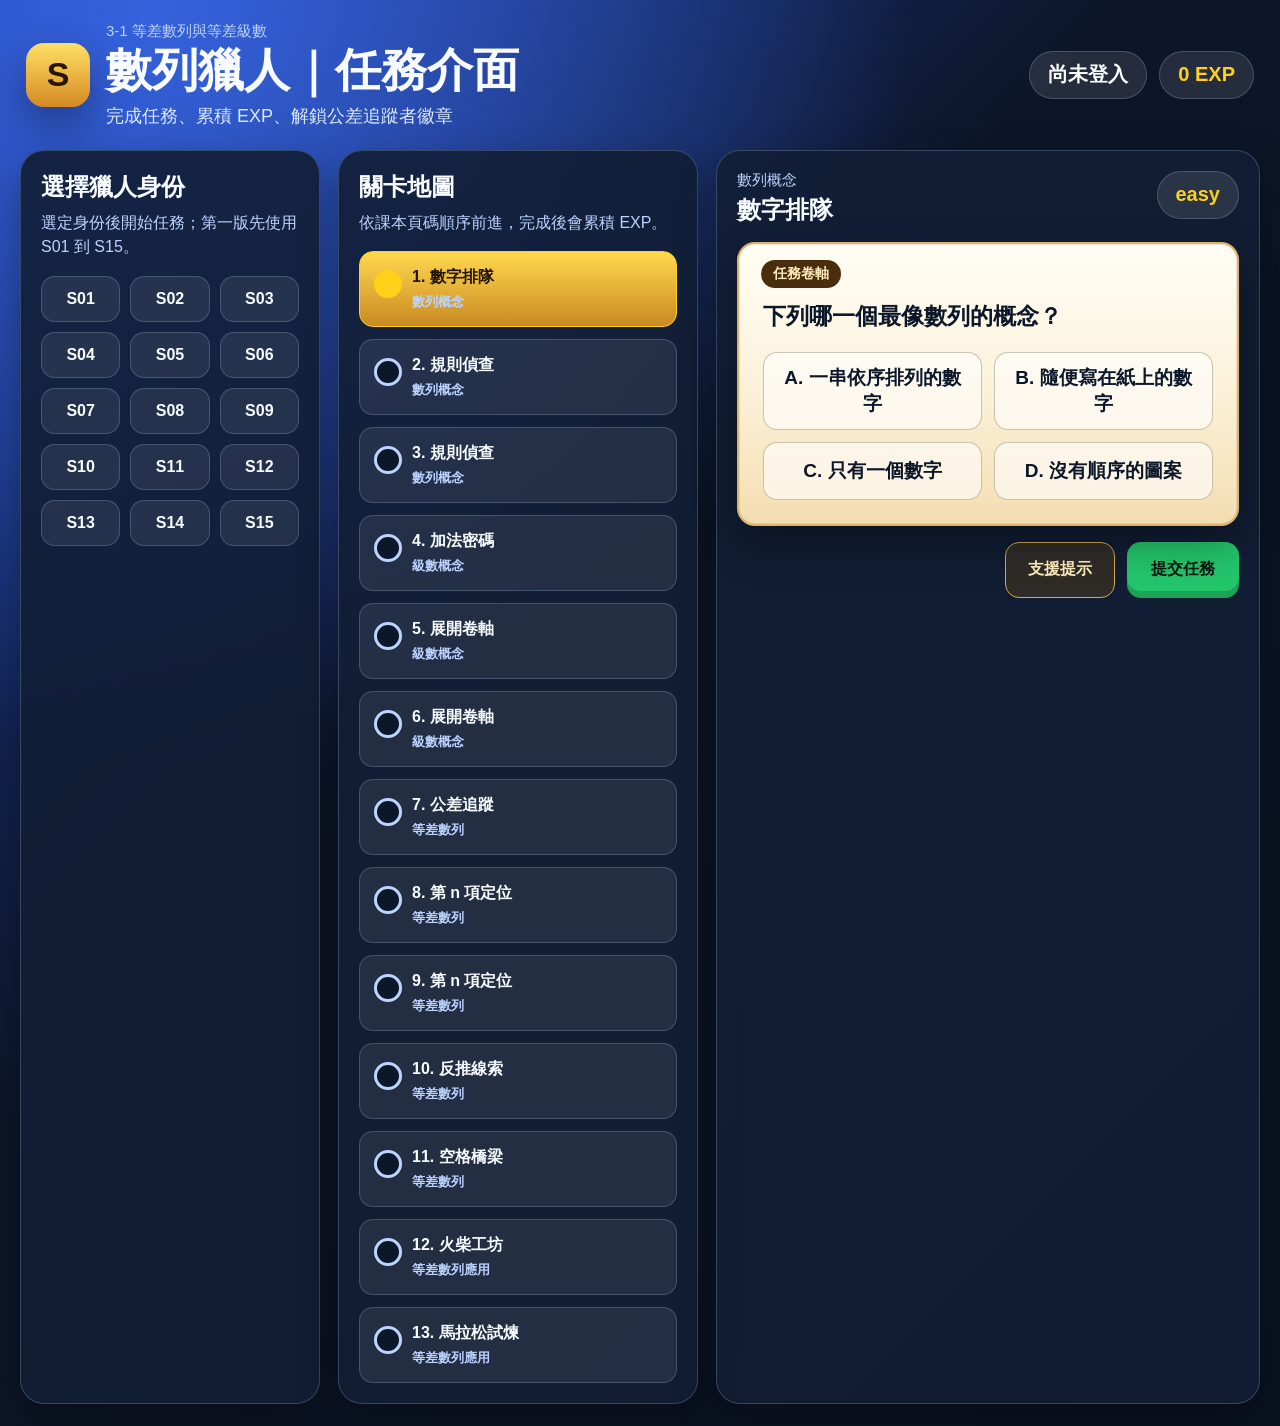
==== 01_學生端/index.html @ e48b3611 "Add files via upload" ====
<!doctype html>
<html lang="zh-Hant">
<head>
  <meta charset="utf-8">
  <meta name="viewport" content="width=device-width, initial-scale=1">
  <title>數列獵人｜學生端</title>
  <link rel="stylesheet" href="./styles.css">
</head>
<body>
  <header class="topbar">
    <div class="brand">
      <div class="mark" aria-hidden="true">S</div>
      <div>
        <p class="eyebrow">3-1 等差數列與等差級數</p>
        <h1>數列獵人｜任務介面</h1>
        <p class="subtitle">完成任務、累積 EXP、解鎖公差追蹤者徽章</p>
      </div>
    </div>
    <div class="status">
      <span id="studentBadge">尚未登入</span>
      <span id="expBadge">0 EXP</span>
    </div>
  </header>

  <main class="layout">
    <section class="panel login-panel" id="loginPanel">
      <div class="section-title">
        <h2>選擇獵人身份</h2>
        <p>選定身份後開始任務；第一版先使用 S01 到 S15。</p>
      </div>
      <div class="student-grid" id="studentGrid"></div>
    </section>

    <section class="panel mission-panel">
      <div class="section-title">
        <h2>關卡地圖</h2>
        <p>依課本頁碼順序前進，完成後會累積 EXP。</p>
      </div>
      <div class="mission-list" id="missionList"></div>
    </section>

    <section class="panel question-panel">
      <div class="question-head">
        <div>
          <p class="eyebrow" id="unitName">請先選擇任務</p>
          <h2 id="levelName">等待開始</h2>
        </div>
        <span class="difficulty" id="difficulty">-</span>
      </div>

      <div class="question-box">
        <div class="scroll-label">任務卷軸</div>
        <p id="questionText">請先選擇學生代號，再選擇左側任務。</p>
        <div class="choices" id="choices"></div>
        <input class="answer-input" id="answerInput" type="text" placeholder="在這裡輸入答案">
      </div>

      <div class="actions">
        <button id="hintButton" type="button">支援提示</button>
        <button id="submitButton" type="button">提交任務</button>
      </div>

      <div class="feedback" id="feedback"></div>
      <div class="hint-box" id="hintBox"></div>
    </section>
  </main>

  <script src="../config.js"></script>
  <script src="./questions.js"></script>
  <script src="./app.js"></script>
</body>
</html>
---- 01_學生端/styles.css ----
:root {
  --bg: #0d1628;
  --bg2: #193a9d;
  --panel: rgba(18, 31, 54, 0.9);
  --panel2: rgba(25, 43, 74, 0.92);
  --scroll: #fff8df;
  --scroll2: #f4ddb0;
  --line: rgba(175, 199, 238, 0.24);
  --text: #f8fbff;
  --muted: #bdd3ff;
  --ink: #0c1729;
  --gold: #ffd11a;
  --green: #23c56b;
  --red: #ff5c5c;
  --blue: #3f82ff;
  --shadow: 0 18px 42px rgba(0, 0, 0, 0.32);
}

* {
  box-sizing: border-box;
}

body {
  margin: 0;
  min-height: 100vh;
  color: var(--text);
  background:
    radial-gradient(circle at 12% 0%, rgba(57, 103, 230, 0.9), transparent 42%),
    linear-gradient(135deg, var(--bg2), var(--bg) 42%, #0a1221 100%);
  font-family: "Microsoft JhengHei", "Noto Sans TC", Arial, sans-serif;
}

.topbar {
  display: flex;
  align-items: center;
  justify-content: space-between;
  gap: 20px;
  padding: 22px 26px;
}

.brand {
  display: flex;
  align-items: center;
  gap: 16px;
}

.mark {
  display: grid;
  width: 64px;
  height: 64px;
  place-items: center;
  border-radius: 18px;
  color: #281600;
  background: linear-gradient(180deg, #ffe066, #d48923);
  box-shadow: var(--shadow);
  font-size: 34px;
  font-weight: 900;
}

.eyebrow {
  margin: 0 0 4px;
  color: var(--muted);
  font-size: 15px;
}

.subtitle {
  margin: 8px 0 0;
  color: #dce9ff;
  font-size: 18px;
}

h1,
h2 {
  margin: 0;
  letter-spacing: 0;
}

h1 {
  font-size: clamp(30px, 3.6vw, 52px);
  font-weight: 900;
  line-height: 1.1;
}

h2 {
  font-size: 24px;
  font-weight: 900;
}

.status {
  display: flex;
  gap: 12px;
  flex-wrap: wrap;
  justify-content: flex-end;
}

.status span,
.difficulty {
  display: inline-flex;
  align-items: center;
  min-height: 48px;
  padding: 0 18px;
  border: 1px solid var(--line);
  border-radius: 999px;
  background: rgba(255, 255, 255, 0.1);
  color: #ffffff;
  font-size: 20px;
  font-weight: 900;
}

#expBadge,
.difficulty {
  color: var(--gold);
}

.layout {
  display: grid;
  grid-template-columns: minmax(240px, 300px) minmax(290px, 360px) minmax(420px, 1fr);
  gap: 18px;
  padding: 0 20px 22px;
}

.panel {
  min-height: 240px;
  padding: 20px;
  border: 1px solid var(--line);
  border-radius: 24px;
  background: var(--panel);
  box-shadow: var(--shadow);
}

.section-title {
  margin-bottom: 16px;
}

.section-title p {
  margin: 8px 0 0;
  color: var(--muted);
  line-height: 1.55;
}

.student-grid {
  display: grid;
  grid-template-columns: repeat(3, 1fr);
  gap: 10px;
}

button {
  min-height: 46px;
  border: 1px solid var(--line);
  border-radius: 14px;
  background: rgba(255, 255, 255, 0.08);
  color: var(--text);
  font: inherit;
  font-weight: 900;
  cursor: pointer;
  transition: transform 0.16s ease, border-color 0.16s ease, background 0.16s ease;
}

button:hover {
  border-color: var(--gold);
  transform: translateY(-1px);
}

button.active {
  border-color: var(--gold);
  background: linear-gradient(180deg, #ffd84d, #c98a23);
  color: #211300;
}

.mission-list {
  display: grid;
  gap: 12px;
}

.mission {
  position: relative;
  width: 100%;
  min-height: 76px;
  padding: 13px 14px 13px 52px;
  text-align: left;
}

.mission::before {
  content: "";
  position: absolute;
  left: 14px;
  top: 18px;
  width: 22px;
  height: 22px;
  border-radius: 50%;
  border: 3px solid var(--muted);
  background: #0c1729;
}

.mission.active::before {
  border-color: var(--gold);
  background: var(--gold);
}

.mission small {
  display: block;
  margin-top: 5px;
  color: var(--muted);
  font-weight: 700;
}

.question-panel {
  display: grid;
  gap: 16px;
  align-content: start;
}

.question-head {
  display: flex;
  align-items: flex-start;
  justify-content: space-between;
  gap: 14px;
}

.question-box {
  position: relative;
  display: grid;
  gap: 16px;
  padding: 54px 24px 24px;
  border: 2px solid #d8b46c;
  border-radius: 18px;
  background:
    linear-gradient(180deg, rgba(255, 255, 255, 0.64), rgba(255, 255, 255, 0)),
    linear-gradient(180deg, var(--scroll), var(--scroll2));
  color: var(--ink);
  box-shadow: inset 0 0 0 1px rgba(92, 56, 15, 0.1), var(--shadow);
}

.scroll-label {
  position: absolute;
  left: 22px;
  top: 16px;
  display: inline-flex;
  align-items: center;
  min-height: 28px;
  padding: 0 12px;
  border-radius: 999px;
  background: #4a2d0d;
  color: #ffeebd;
  font-size: 14px;
  font-weight: 900;
}

#questionText {
  margin: 0;
  font-size: 23px;
  font-weight: 800;
  line-height: 1.65;
}

.math {
  display: inline-block;
  white-space: nowrap;
  font-family: "Cambria Math", "Times New Roman", serif;
}

.math var {
  font-style: italic;
}

.math sup,
.math sub {
  font-size: 0.7em;
  line-height: 0;
}

.choices {
  display: grid;
  grid-template-columns: repeat(2, minmax(0, 1fr));
  gap: 12px;
}

.choice {
  min-height: 58px;
  padding: 12px 14px;
  border-color: rgba(68, 50, 22, 0.28);
  background: rgba(255, 255, 255, 0.6);
  color: var(--ink);
  font-size: 19px;
}

.answer-input {
  width: 100%;
  min-height: 58px;
  padding: 12px 16px;
  border: 2px solid rgba(78, 56, 22, 0.22);
  border-radius: 14px;
  background: rgba(255, 255, 255, 0.72);
  color: var(--ink);
  font: inherit;
  font-size: 20px;
}

.actions {
  display: flex;
  justify-content: flex-end;
  gap: 12px;
}

#hintButton {
  min-height: 56px;
  padding: 0 22px;
  border-color: #d6a94d;
  color: #ffeebd;
  background: rgba(111, 75, 18, 0.32);
}

#submitButton {
  min-height: 56px;
  padding: 0 24px;
  border: 0;
  color: #06170e;
  background: var(--green);
  box-shadow: inset 0 -7px rgba(0, 0, 0, 0.18);
}

.hint-box,
.feedback {
  min-height: 52px;
  padding: 14px 16px;
  border-radius: 16px;
  line-height: 1.65;
  font-size: 18px;
}

.hint-box {
  display: none;
  border: 1px solid rgba(255, 209, 26, 0.45);
  background: rgba(255, 248, 232, 0.95);
  color: #2b1a05;
}

.rescue {
  margin-top: 12px;
  padding-top: 12px;
  border-top: 1px solid #d9b15e;
}

.rescue strong {
  display: block;
  margin-bottom: 6px;
}

.feedback {
  display: none;
  border: 1px solid var(--line);
  background: rgba(255, 255, 255, 0.08);
}

.feedback.correct {
  display: block;
  border-color: rgba(35, 197, 107, 0.65);
  background: rgba(20, 123, 70, 0.26);
  color: #b8ffd4;
}

.feedback.wrong {
  display: block;
  border-color: rgba(255, 92, 92, 0.65);
  background: rgba(166, 44, 44, 0.25);
  color: #ffd7d7;
}

@media (max-width: 1100px) {
  .layout {
    grid-template-columns: 1fr;
  }

  .topbar {
    align-items: flex-start;
    flex-direction: column;
  }
}

@media (max-width: 620px) {
  .choices,
  .student-grid {
    grid-template-columns: 1fr;
  }

  .actions {
    flex-direction: column;
  }
}
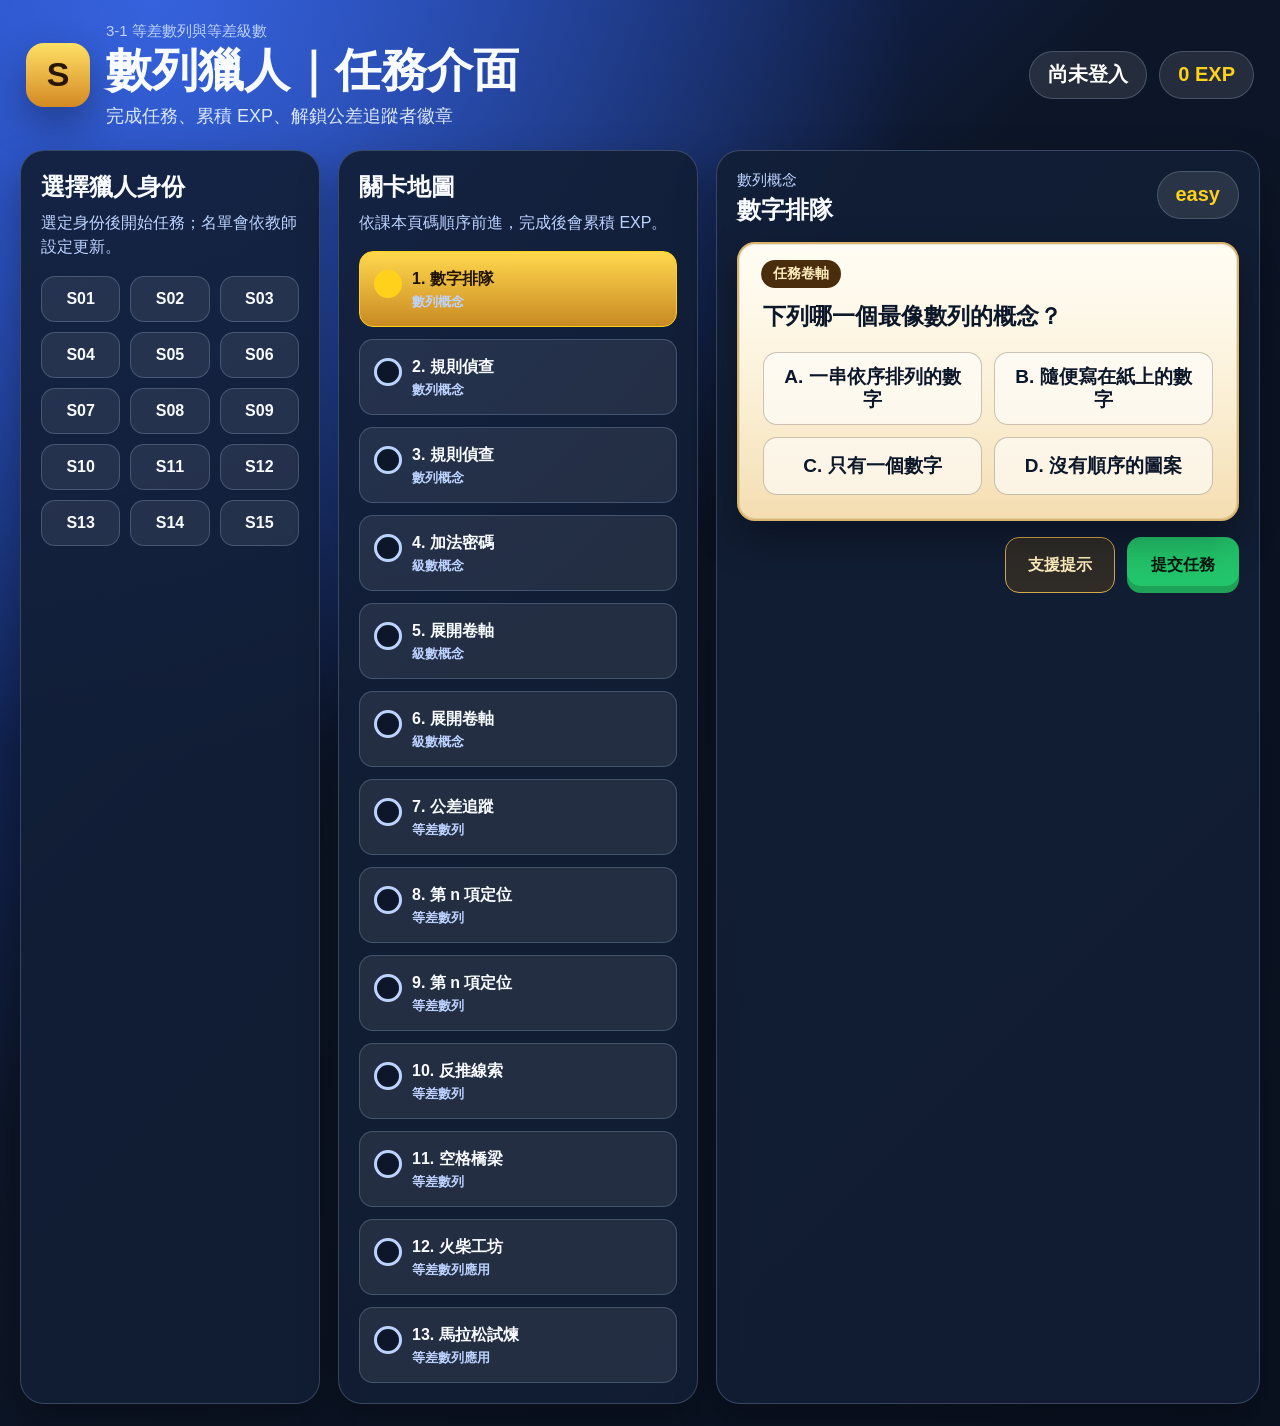
==== commit 6ff0f265: "Add files via upload" ====
--- a/01_學生端/index.html
+++ b/01_學生端/index.html
@@ -26,7 +26,7 @@
     <section class="panel login-panel" id="loginPanel">
       <div class="section-title">
         <h2>選擇獵人身份</h2>
-        <p>選定身份後開始任務；第一版先使用 S01 到 S15。</p>
+        <p>選定身份後開始任務；名單會依教師設定更新。</p>
       </div>
       <div class="student-grid" id="studentGrid"></div>
     </section>
--- a/01_學生端/styles.css
+++ b/01_學生端/styles.css
@@ -146,6 +146,7 @@
 
 button {
   min-height: 46px;
+  padding: 8px 10px;
   border: 1px solid var(--line);
   border-radius: 14px;
   background: rgba(255, 255, 255, 0.08);
@@ -154,6 +155,8 @@
   font-weight: 900;
   cursor: pointer;
   transition: transform 0.16s ease, border-color 0.16s ease, background 0.16s ease;
+  overflow-wrap: anywhere;
+  line-height: 1.25;
 }
 
 button:hover {
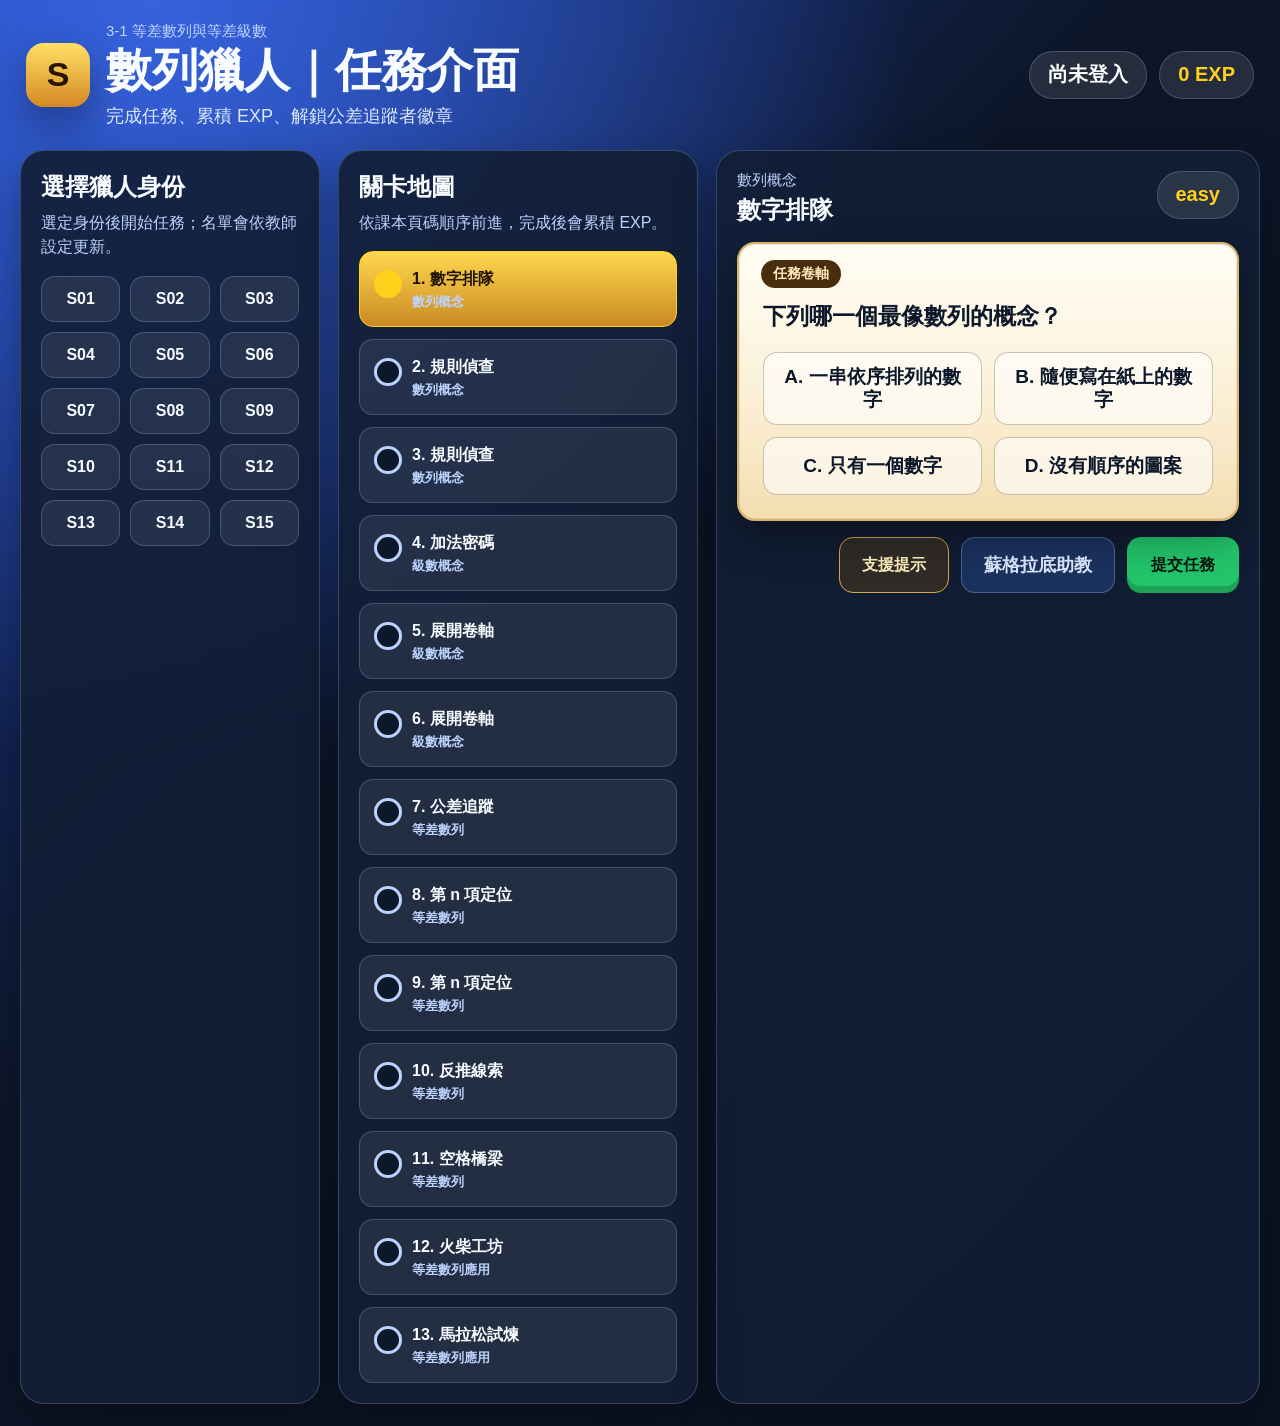
==== commit 6b86834f: "Add files via upload" ====
--- a/01_學生端/index.html
+++ b/01_學生端/index.html
@@ -57,6 +57,7 @@
 
       <div class="actions">
         <button id="hintButton" type="button">支援提示</button>
+        <a class="ai-tutor-link" id="aiTutorLink" href="#" target="_blank" rel="noreferrer">蘇格拉底助教</a>
         <button id="submitButton" type="button">提交任務</button>
       </div>
 
--- a/01_學生端/styles.css
+++ b/01_學生端/styles.css
@@ -303,6 +303,7 @@
   display: flex;
   justify-content: flex-end;
   gap: 12px;
+  flex-wrap: wrap;
 }
 
 #hintButton {
@@ -311,6 +312,25 @@
   border-color: #d6a94d;
   color: #ffeebd;
   background: rgba(111, 75, 18, 0.32);
+}
+
+.ai-tutor-link {
+  display: inline-flex;
+  align-items: center;
+  justify-content: center;
+  min-height: 56px;
+  padding: 0 22px;
+  border: 1px solid rgba(189, 211, 255, 0.3);
+  border-radius: 14px;
+  background: rgba(63, 130, 255, 0.22);
+  color: #dce9ff;
+  font-size: 18px;
+  font-weight: 900;
+  text-decoration: none;
+}
+
+.ai-tutor-link:hover {
+  border-color: var(--gold);
 }
 
 #submitButton {
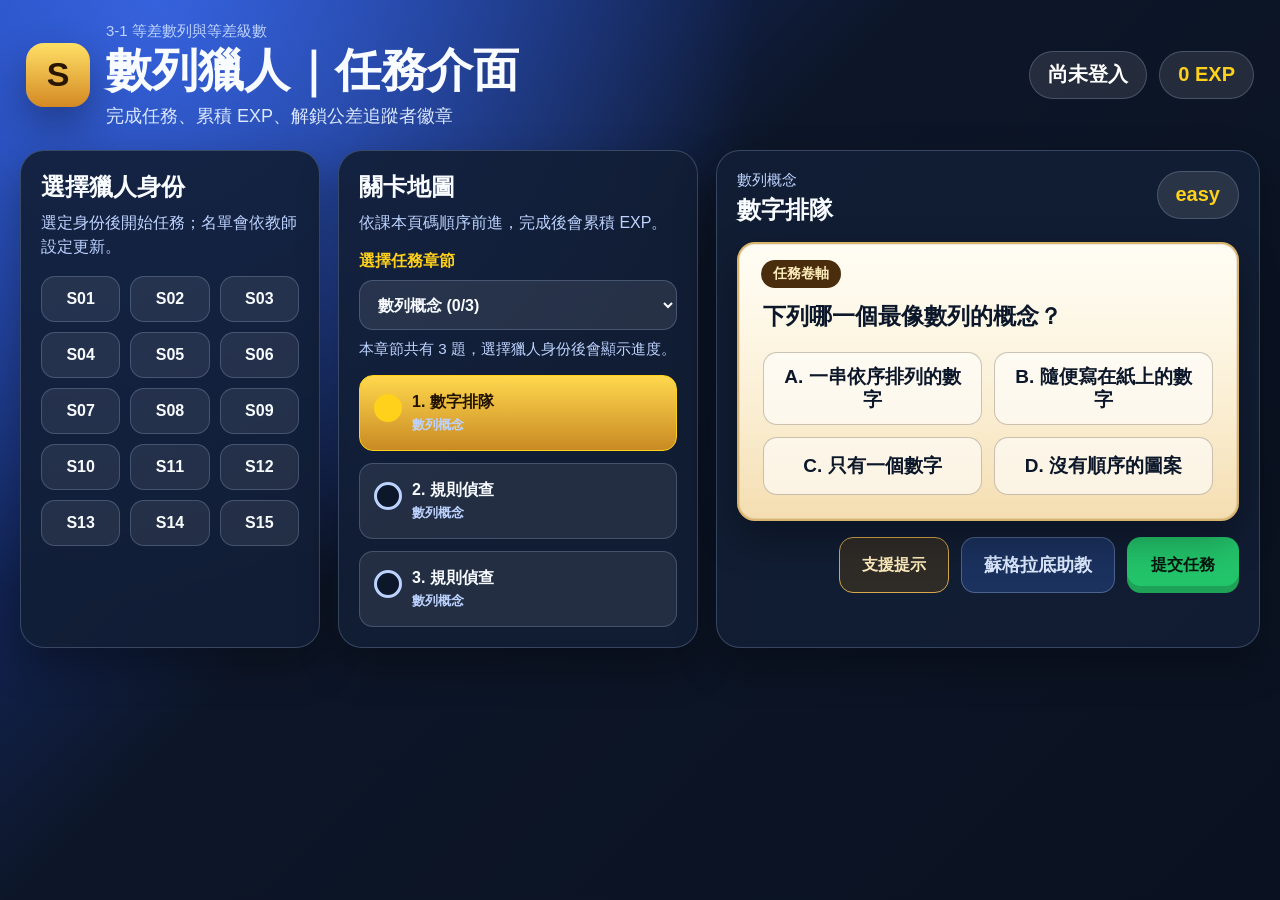
==== commit 570d8e19: "Add files via upload" ====
--- a/01_學生端/index.html
+++ b/01_學生端/index.html
@@ -36,6 +36,11 @@
         <h2>關卡地圖</h2>
         <p>依課本頁碼順序前進，完成後會累積 EXP。</p>
       </div>
+      <div class="mission-filter">
+        <label for="missionGroupSelect">選擇任務章節</label>
+        <select id="missionGroupSelect"></select>
+        <p id="missionGroupProgress">請先選擇獵人身份。</p>
+      </div>
       <div class="mission-list" id="missionList"></div>
     </section>
 
--- a/01_學生端/styles.css
+++ b/01_學生端/styles.css
@@ -170,6 +170,42 @@
   color: #211300;
 }
 
+.mission-filter {
+  display: grid;
+  gap: 8px;
+  margin-bottom: 14px;
+}
+
+.mission-filter label {
+  color: var(--gold);
+  font-weight: 900;
+}
+
+.mission-filter select {
+  width: 100%;
+  min-height: 50px;
+  padding: 10px 42px 10px 14px;
+  border: 1px solid var(--line);
+  border-radius: 14px;
+  background: rgba(255, 255, 255, 0.09);
+  color: var(--text);
+  font: inherit;
+  font-weight: 900;
+  cursor: pointer;
+}
+
+.mission-filter option {
+  background: #162640;
+  color: var(--text);
+}
+
+.mission-filter p {
+  margin: 0;
+  color: var(--muted);
+  font-size: 0.95rem;
+  line-height: 1.45;
+}
+
 .mission-list {
   display: grid;
   gap: 12px;
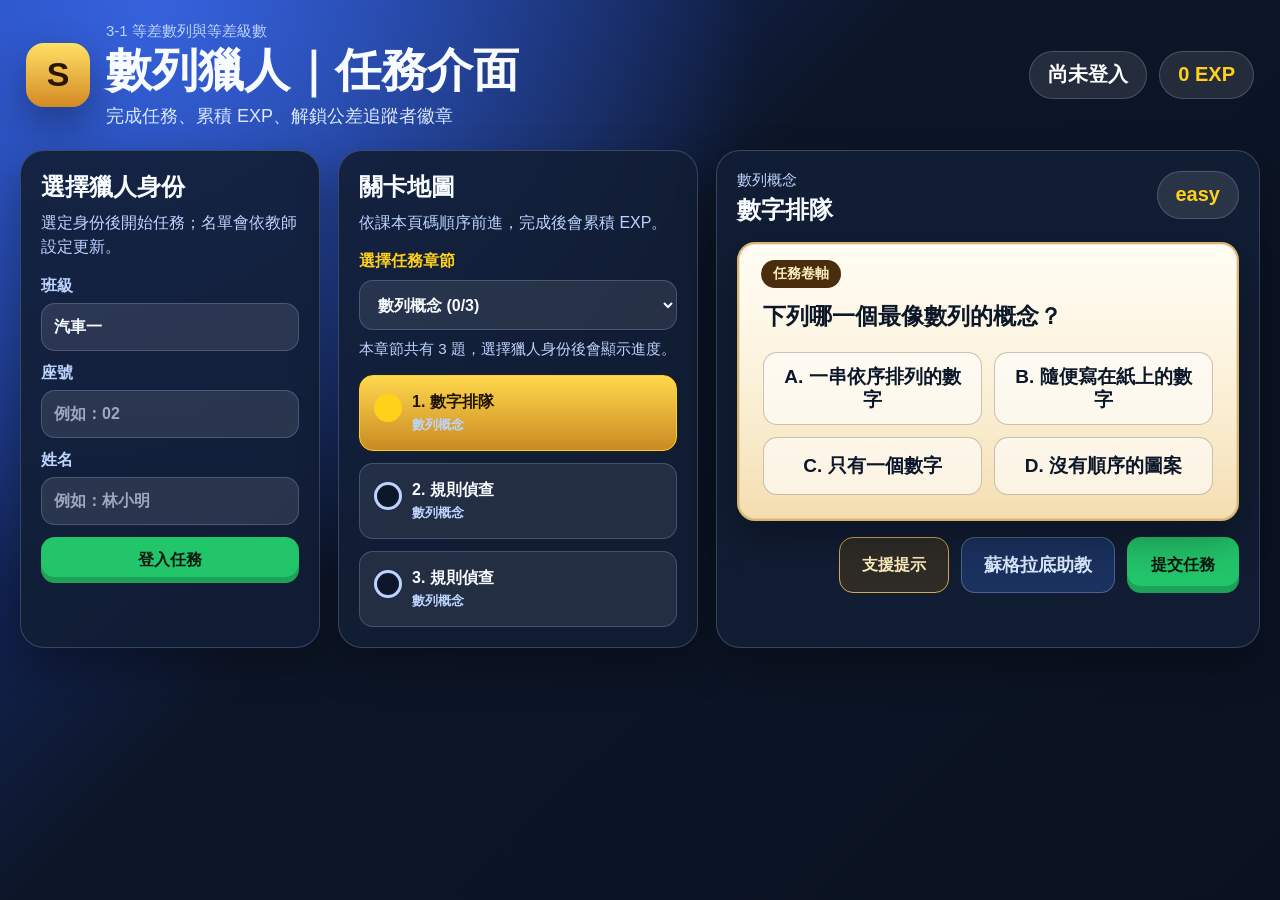
==== commit 6c05d54c: "Add files via upload" ====
--- a/01_學生端/index.html
+++ b/01_學生端/index.html
@@ -28,7 +28,23 @@
         <h2>選擇獵人身份</h2>
         <p>選定身份後開始任務；名單會依教師設定更新。</p>
       </div>
-      <div class="student-grid" id="studentGrid"></div>
+      <form class="student-login-form" id="studentLoginForm">
+        <label>
+          班級
+          <input id="classInput" type="text" value="汽車一" placeholder="例如：汽車一" autocomplete="off">
+        </label>
+        <label>
+          座號
+          <input id="seatInput" type="text" placeholder="例如：02" inputmode="numeric" autocomplete="off">
+        </label>
+        <label>
+          姓名
+          <input id="nameInput" type="text" placeholder="例如：林小明" autocomplete="name">
+        </label>
+        <button type="submit">登入任務</button>
+      </form>
+      <div class="student-login-message" id="studentLoginMessage"></div>
+      <div class="student-summary" id="studentSummary" hidden></div>
     </section>
 
     <section class="panel mission-panel">
--- a/01_學生端/styles.css
+++ b/01_學生端/styles.css
@@ -144,6 +144,116 @@
   gap: 10px;
 }
 
+.student-login-form {
+  display: grid;
+  gap: 12px;
+}
+
+.student-login-form label {
+  display: grid;
+  gap: 6px;
+  color: var(--muted);
+  font-weight: 900;
+}
+
+.student-login-form input {
+  width: 100%;
+  min-height: 48px;
+  padding: 10px 12px;
+  border: 1px solid var(--line);
+  border-radius: 14px;
+  background: rgba(255, 255, 255, 0.1);
+  color: var(--text);
+  font: inherit;
+  font-weight: 800;
+}
+
+.student-login-form input::placeholder {
+  color: rgba(221, 233, 255, 0.64);
+}
+
+.student-login-form button,
+.switch-student {
+  border: 0;
+  background: var(--green);
+  color: #06170e;
+  box-shadow: inset 0 -6px rgba(0, 0, 0, 0.18);
+}
+
+.student-login-message {
+  min-height: 24px;
+  margin-top: 12px;
+  color: var(--muted);
+  line-height: 1.5;
+  font-weight: 800;
+}
+
+.student-login-message.correct {
+  color: #b8ffd4;
+}
+
+.student-login-message.wrong {
+  color: #ffd7d7;
+}
+
+.student-summary {
+  display: grid;
+  gap: 14px;
+}
+
+.welcome-card {
+  padding: 14px;
+  border: 1px solid rgba(255, 209, 26, 0.38);
+  border-radius: 18px;
+  background: rgba(255, 209, 26, 0.1);
+}
+
+.welcome-card p,
+.chapter-progress,
+.encouragement {
+  margin: 0;
+  color: var(--muted);
+  line-height: 1.55;
+}
+
+.welcome-card h3 {
+  margin: 4px 0 6px;
+  color: var(--gold);
+  font-size: 24px;
+}
+
+.welcome-kicker {
+  color: #ffeebd;
+  font-weight: 900;
+}
+
+.progress-grid {
+  display: grid;
+  grid-template-columns: repeat(3, 1fr);
+  gap: 8px;
+}
+
+.progress-grid div {
+  display: grid;
+  gap: 4px;
+  min-height: 76px;
+  place-items: center;
+  border: 1px solid var(--line);
+  border-radius: 16px;
+  background: rgba(255, 255, 255, 0.08);
+}
+
+.progress-grid strong {
+  color: var(--gold);
+  font-size: 26px;
+}
+
+.progress-grid span {
+  color: var(--muted);
+  font-weight: 900;
+  font-size: 14px;
+}
+
 button {
   min-height: 46px;
   padding: 8px 10px;
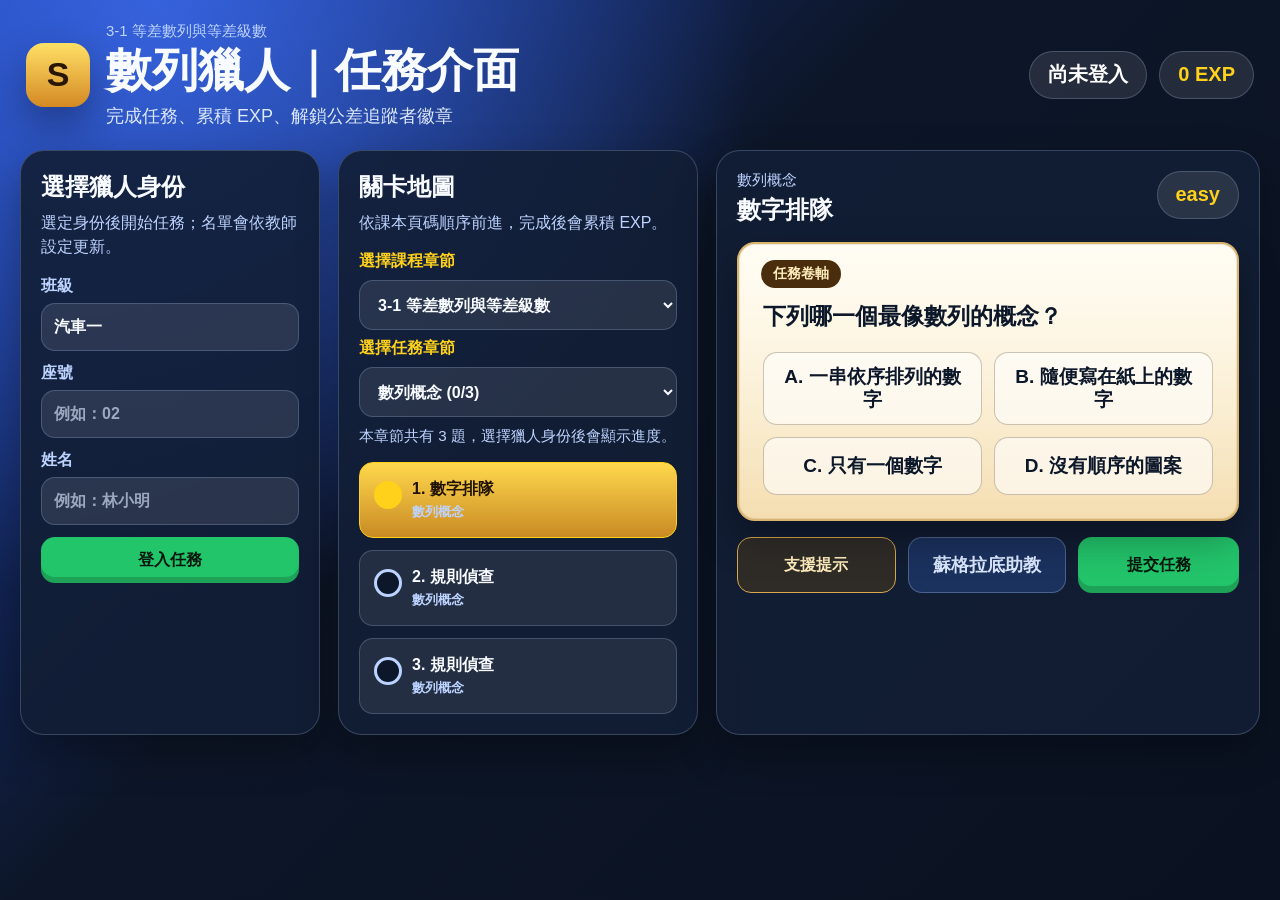
==== commit 92d9738d: "Add files via upload" ====
--- a/01_學生端/index.html
+++ b/01_學生端/index.html
@@ -53,6 +53,8 @@
         <p>依課本頁碼順序前進，完成後會累積 EXP。</p>
       </div>
       <div class="mission-filter">
+        <label for="missionChapterSelect">選擇課程章節</label>
+        <select id="missionChapterSelect"></select>
         <label for="missionGroupSelect">選擇任務章節</label>
         <select id="missionGroupSelect"></select>
         <p id="missionGroupProgress">請先選擇獵人身份。</p>
--- a/01_學生端/styles.css
+++ b/01_學生端/styles.css
@@ -452,6 +452,13 @@
   flex-wrap: wrap;
 }
 
+.actions > button,
+.actions > .ai-tutor-link {
+  flex: 1 1 0;
+  min-width: 150px;
+  max-width: 190px;
+}
+
 #hintButton {
   min-height: 56px;
   padding: 0 22px;
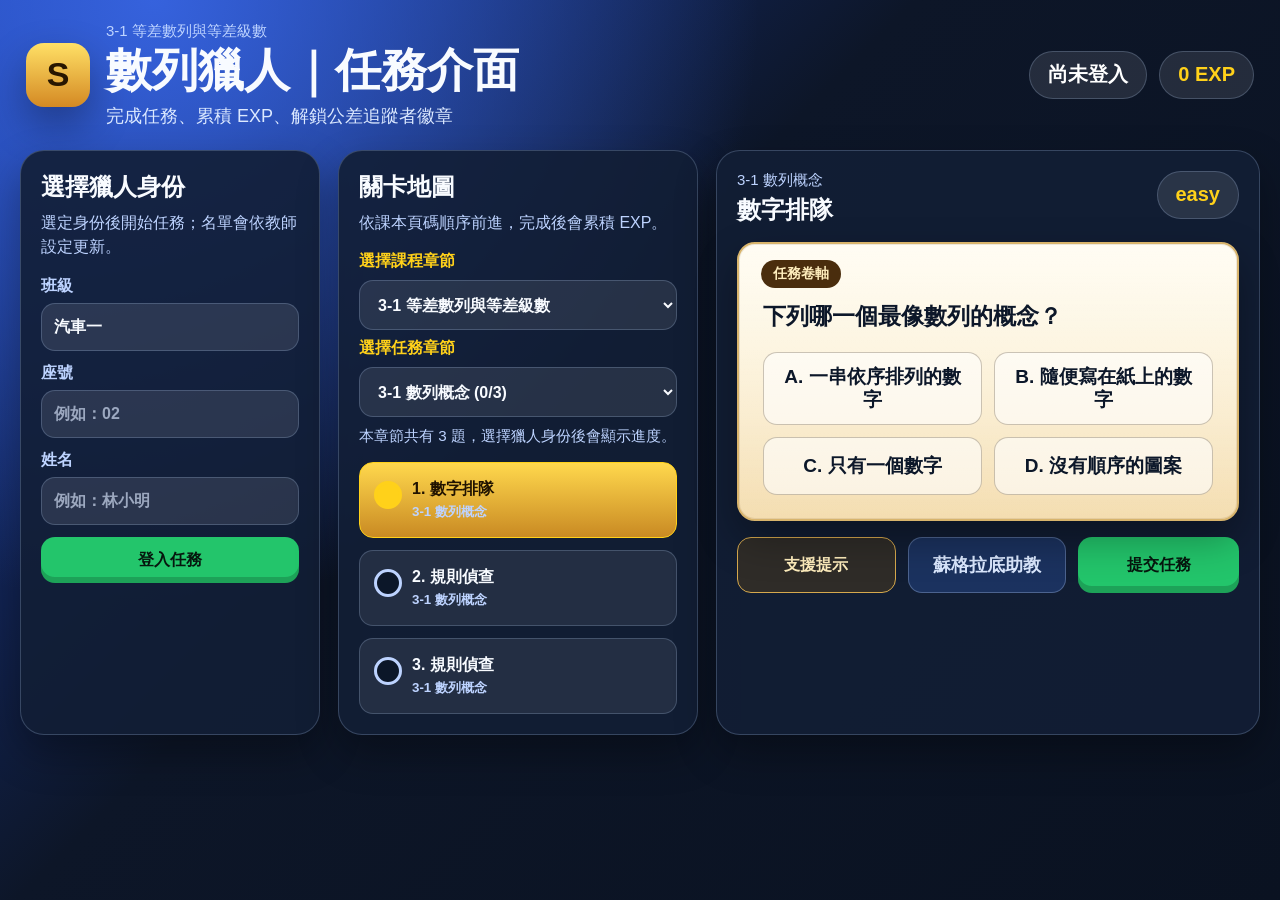
==== commit 77cb399f: "Add files via upload" ====
--- a/01_學生端/index.html
+++ b/01_學生端/index.html
@@ -4,7 +4,7 @@
   <meta charset="utf-8">
   <meta name="viewport" content="width=device-width, initial-scale=1">
   <title>數列獵人｜學生端</title>
-  <link rel="stylesheet" href="./styles.css">
+  <link rel="stylesheet" href="./styles.css?v=20260528-3-2-l4">
 </head>
 <body>
   <header class="topbar">
@@ -89,8 +89,8 @@
     </section>
   </main>
 
-  <script src="../config.js"></script>
-  <script src="./questions.js"></script>
-  <script src="./app.js"></script>
+  <script src="../config.js?v=20260528-3-2-l4"></script>
+  <script src="./questions.js?v=20260528-3-2-l4"></script>
+  <script src="./app.js?v=20260528-3-2-l4"></script>
 </body>
 </html>
